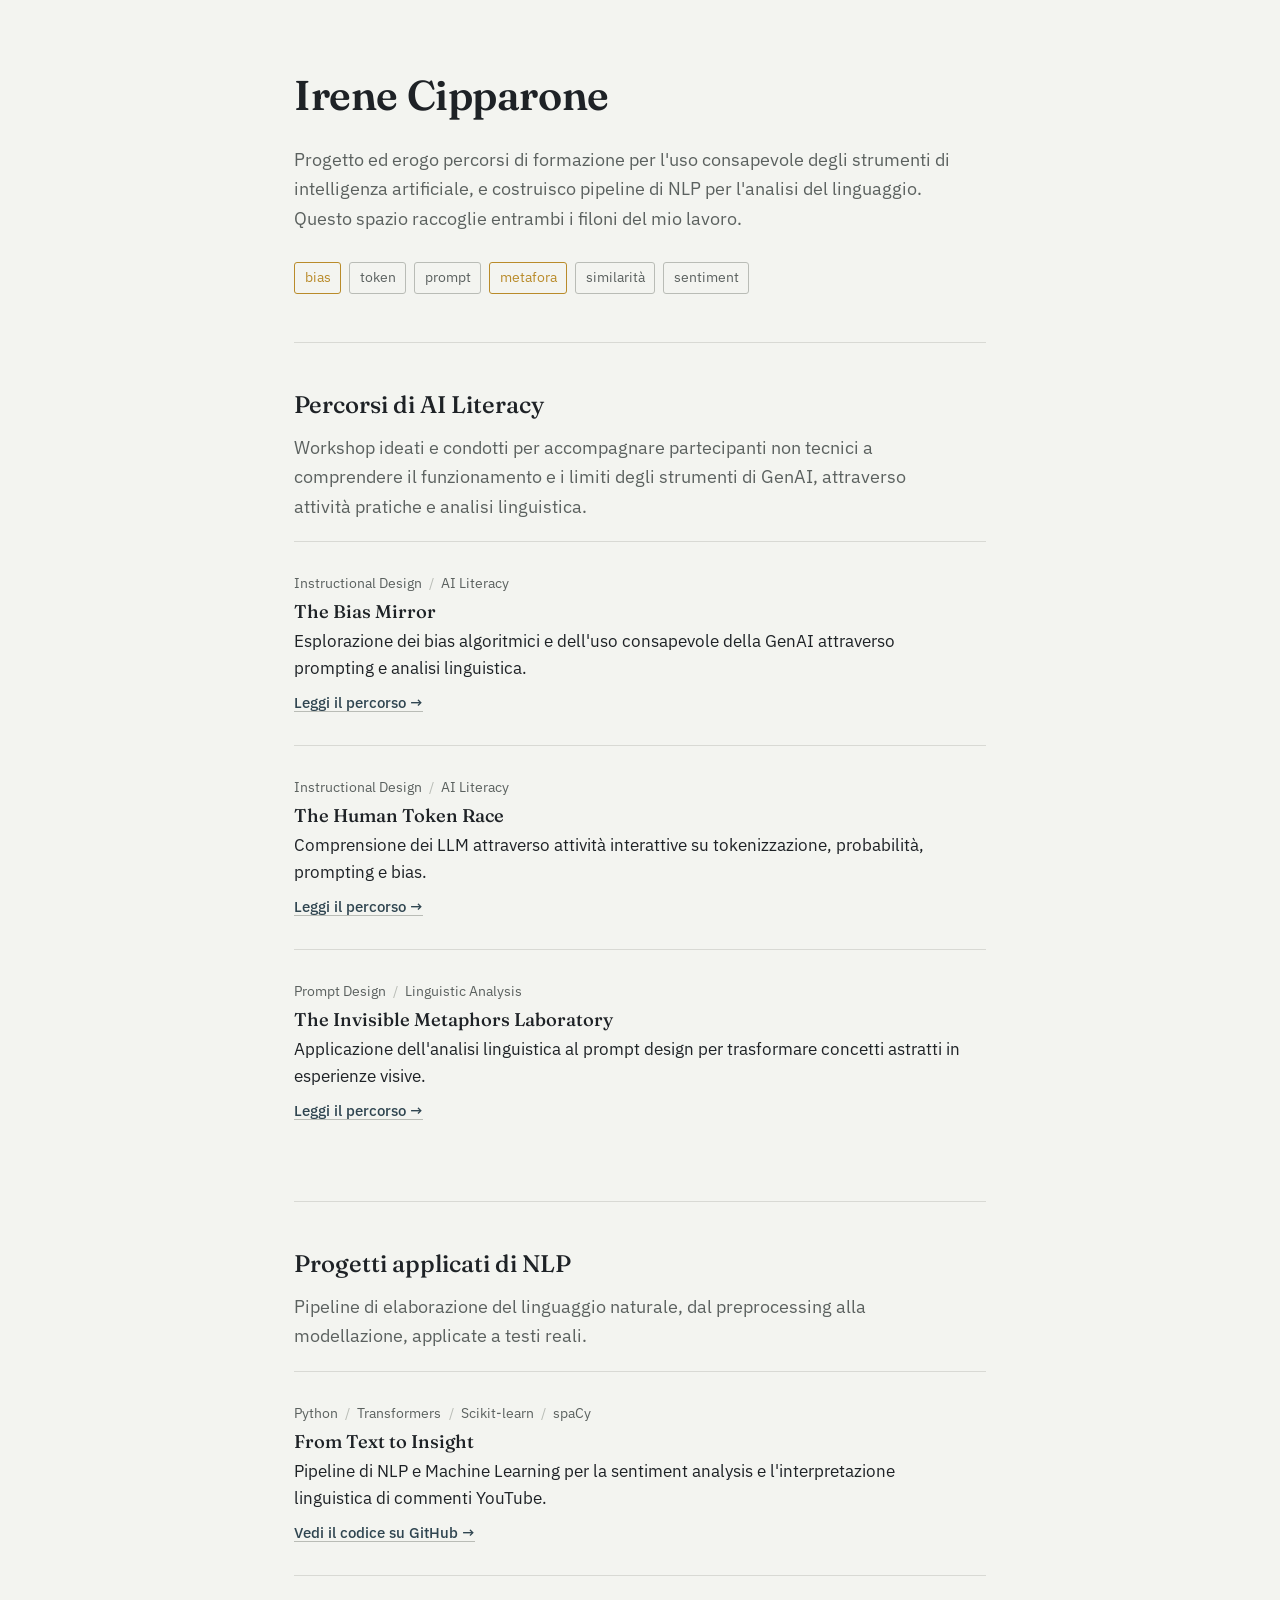
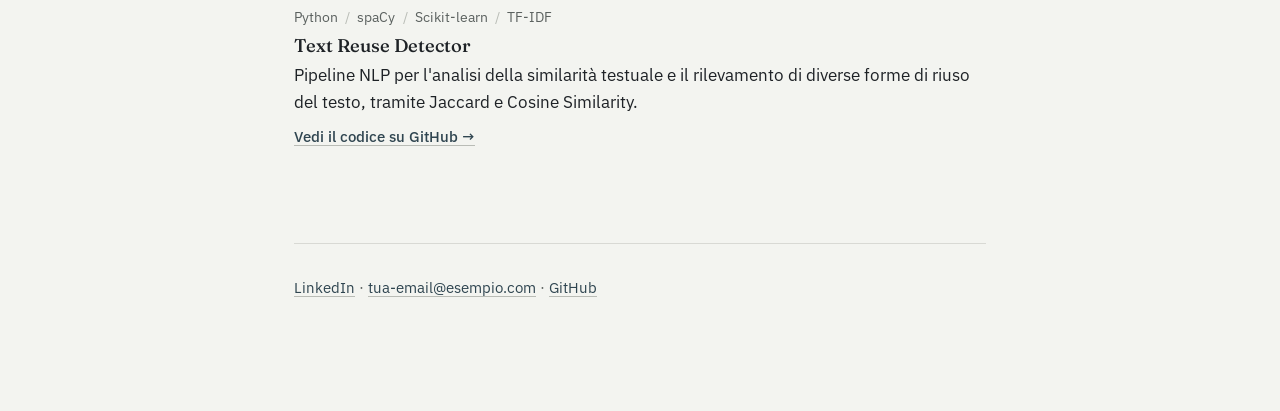
==== index.html @ 2b10417f "Create index.html" ====
<!DOCTYPE html>
<html lang="it">
<head>
<meta charset="UTF-8">
<meta name="viewport" content="width=device-width, initial-scale=1.0">
<title>Irene Cipparone — Portfolio</title>
<meta name="description" content="Percorsi di formazione sull'AI literacy e progetti applicati di NLP.">
<link rel="stylesheet" href="style.css">
</head>
<body>
<div class="wrap">

  <h1>Irene Cipparone</h1>
  <p class="lede">Progetto ed erogo percorsi di formazione per l'uso consapevole degli strumenti di intelligenza artificiale, e costruisco pipeline di NLP per l'analisi del linguaggio. Questo spazio raccoglie entrambi i filoni del mio lavoro.</p>

  <div class="tokens">
    <span class="token on">bias</span>
    <span class="token">token</span>
    <span class="token">prompt</span>
    <span class="token on">metafora</span>
    <span class="token">similarità</span>
    <span class="token">sentiment</span>
  </div>

  <hr class="rule">

  <h2>Percorsi di AI Literacy</h2>
  <p class="lede">Workshop ideati e condotti per accompagnare partecipanti non tecnici a comprendere il funzionamento e i limiti degli strumenti di GenAI, attraverso attività pratiche e analisi linguistica.</p>

  <div class="entry">
    <div class="meta"><span>Instructional Design</span><span>AI Literacy</span></div>
    <h3><a href="bias-mirror.html">The Bias Mirror</a></h3>
    <p>Esplorazione dei bias algoritmici e dell'uso consapevole della GenAI attraverso prompting e analisi linguistica.</p>
    <a class="go" href="bias-mirror.html">Leggi il percorso →</a>
  </div>

  <div class="entry">
    <div class="meta"><span>Instructional Design</span><span>AI Literacy</span></div>
    <h3><a href="human-token-race.html">The Human Token Race</a></h3>
    <p>Comprensione dei LLM attraverso attività interattive su tokenizzazione, probabilità, prompting e bias.</p>
    <a class="go" href="human-token-race.html">Leggi il percorso →</a>
  </div>

  <div class="entry">
    <div class="meta"><span>Prompt Design</span><span>Linguistic Analysis</span></div>
    <h3><a href="invisible-metaphors.html">The Invisible Metaphors Laboratory</a></h3>
    <p>Applicazione dell'analisi linguistica al prompt design per trasformare concetti astratti in esperienze visive.</p>
    <a class="go" href="invisible-metaphors.html">Leggi il percorso →</a>
  </div>

  <hr class="rule">

  <h2>Progetti applicati di NLP</h2>
  <p class="lede">Pipeline di elaborazione del linguaggio naturale, dal preprocessing alla modellazione, applicate a testi reali.</p>

  <div class="entry">
    <div class="meta"><span>Python</span><span>Transformers</span><span>Scikit-learn</span><span>spaCy</span></div>
    <h3><a href="https://github.com/IreneCipparone/From-Text-to-Insight" target="_blank" rel="noopener">From Text to Insight</a></h3>
    <p>Pipeline di NLP e Machine Learning per la sentiment analysis e l'interpretazione linguistica di commenti YouTube.</p>
    <a class="go" href="https://github.com/IreneCipparone/From-Text-to-Insight" target="_blank" rel="noopener">Vedi il codice su GitHub →</a>
  </div>

  <div class="entry">
    <div class="meta"><span>Python</span><span>spaCy</span><span>Scikit-learn</span><span>TF-IDF</span></div>
    <h3><a href="https://github.com/IreneCipparone/Text-Reuse-Detector" target="_blank" rel="noopener">Text Reuse Detector</a></h3>
    <p>Pipeline NLP per l'analisi della similarità testuale e il rilevamento di diverse forme di riuso del testo, tramite Jaccard e Cosine Similarity.</p>
    <a class="go" href="https://github.com/IreneCipparone/Text-Reuse-Detector" target="_blank" rel="noopener">Vedi il codice su GitHub →</a>
  </div>

  <!-- Quando aggiungi un nuovo progetto tecnico, copia uno dei blocchi .entry sopra e modifica testo e link -->

  <footer>
    <p><a href="https://www.linkedin.com/in/TUO-PROFILO" target="_blank" rel="noopener">LinkedIn</a> · <a href="mailto:tua-email@esempio.com">tua-email@esempio.com</a> · <a href="https://github.com/IreneCipparone" target="_blank" rel="noopener">GitHub</a></p>
  </footer>

</div>
</body>
</html>
---- style.css ----
@import url('https://fonts.googleapis.com/css2?family=Fraunces:opsz,wght@9..144,400;9..144,500;9..144,600&family=IBM+Plex+Sans:wght@400;500;600&display=swap');

:root {
  --paper: #f3f4f0;
  --ink: #1e2226;
  --ink-soft: #5b615f;
  --primary: #2f4550;
  --accent: #b98b2a;
  --line: #d8d9d4;
  --line-strong: #b9bcb6;
  --max-width: 740px;
}

* { box-sizing: border-box; }

html { scroll-behavior: smooth; }

body {
  margin: 0;
  background: var(--paper);
  color: var(--ink);
  font-family: 'IBM Plex Sans', -apple-system, Segoe UI, sans-serif;
  font-size: 17px;
  line-height: 1.6;
  -webkit-font-smoothing: antialiased;
}

.wrap {
  max-width: var(--max-width);
  margin: 0 auto;
  padding: 4.5rem 1.5rem 6rem;
}

h1, h2, h3 {
  font-family: 'Fraunces', Georgia, serif;
  font-weight: 500;
  line-height: 1.15;
  margin: 0 0 0.6em;
  color: var(--ink);
}

h1 { font-size: 2.6rem; font-weight: 600; letter-spacing: -0.01em; }
h2 { font-size: 1.5rem; margin-top: 3rem; }
h3 { font-size: 1.15rem; margin-bottom: 0.3em; }

p { margin: 0 0 1.1em; max-width: 68ch; }

a { color: var(--primary); text-decoration: underline; text-decoration-color: var(--line-strong); text-underline-offset: 3px; }
a:hover { text-decoration-color: var(--primary); }

.eyebrow-link {
  display: inline-block;
  font-size: 0.95rem;
  margin-bottom: 2.2rem;
  text-decoration: none;
  color: var(--ink-soft);
}
.eyebrow-link:hover { color: var(--primary); }

.lede {
  font-size: 1.15rem;
  color: var(--ink-soft);
  max-width: 60ch;
}

/* Token chip motif — used once as the page's signature, not scattered */
.tokens {
  display: flex;
  flex-wrap: wrap;
  gap: 0.5rem;
  margin: 1.8rem 0 2.4rem;
}
.token {
  font-family: 'IBM Plex Sans', sans-serif;
  font-size: 0.85rem;
  padding: 0.3em 0.7em;
  border: 1px solid var(--line-strong);
  border-radius: 3px;
  color: var(--ink-soft);
  background: transparent;
}
.token.on { border-color: var(--accent); color: var(--accent); }

hr.rule { border: none; border-top: 1px solid var(--line); margin: 3rem 0; }

/* Workshop / project entries on the index */
.entry {
  padding: 1.8rem 0;
  border-top: 1px solid var(--line);
}
.entry:last-child { border-bottom: 1px solid var(--line); }

.entry h3 a { color: var(--ink); text-decoration: none; }
.entry h3 a:hover { color: var(--primary); }

.entry .meta {
  font-size: 0.9rem;
  color: var(--ink-soft);
  margin-bottom: 0.5em;
}
.entry .meta span:not(:last-child)::after { content: "/"; margin: 0 0.5em; color: var(--line-strong); }

.entry p { margin-bottom: 0.4em; }

.entry .go {
  font-size: 0.92rem;
  font-weight: 500;
}

footer {
  margin-top: 4rem;
  padding-top: 2rem;
  border-top: 1px solid var(--line);
  font-size: 0.92rem;
  color: var(--ink-soft);
}

/* Detail page sections */
.section-block { margin-bottom: 2.6rem; }

.list-plain { padding-left: 1.2em; margin: 0 0 1.1em; }
.list-plain li { margin-bottom: 0.4em; }

.note {
  border-left: 2px solid var(--accent);
  padding: 0.2rem 0 0.2rem 1rem;
  color: var(--ink-soft);
  font-size: 0.95rem;
  margin: 1.6rem 0;
}

@media (max-width: 600px) {
  h1 { font-size: 2rem; }
  .wrap { padding: 3rem 1.25rem 4rem; }
}
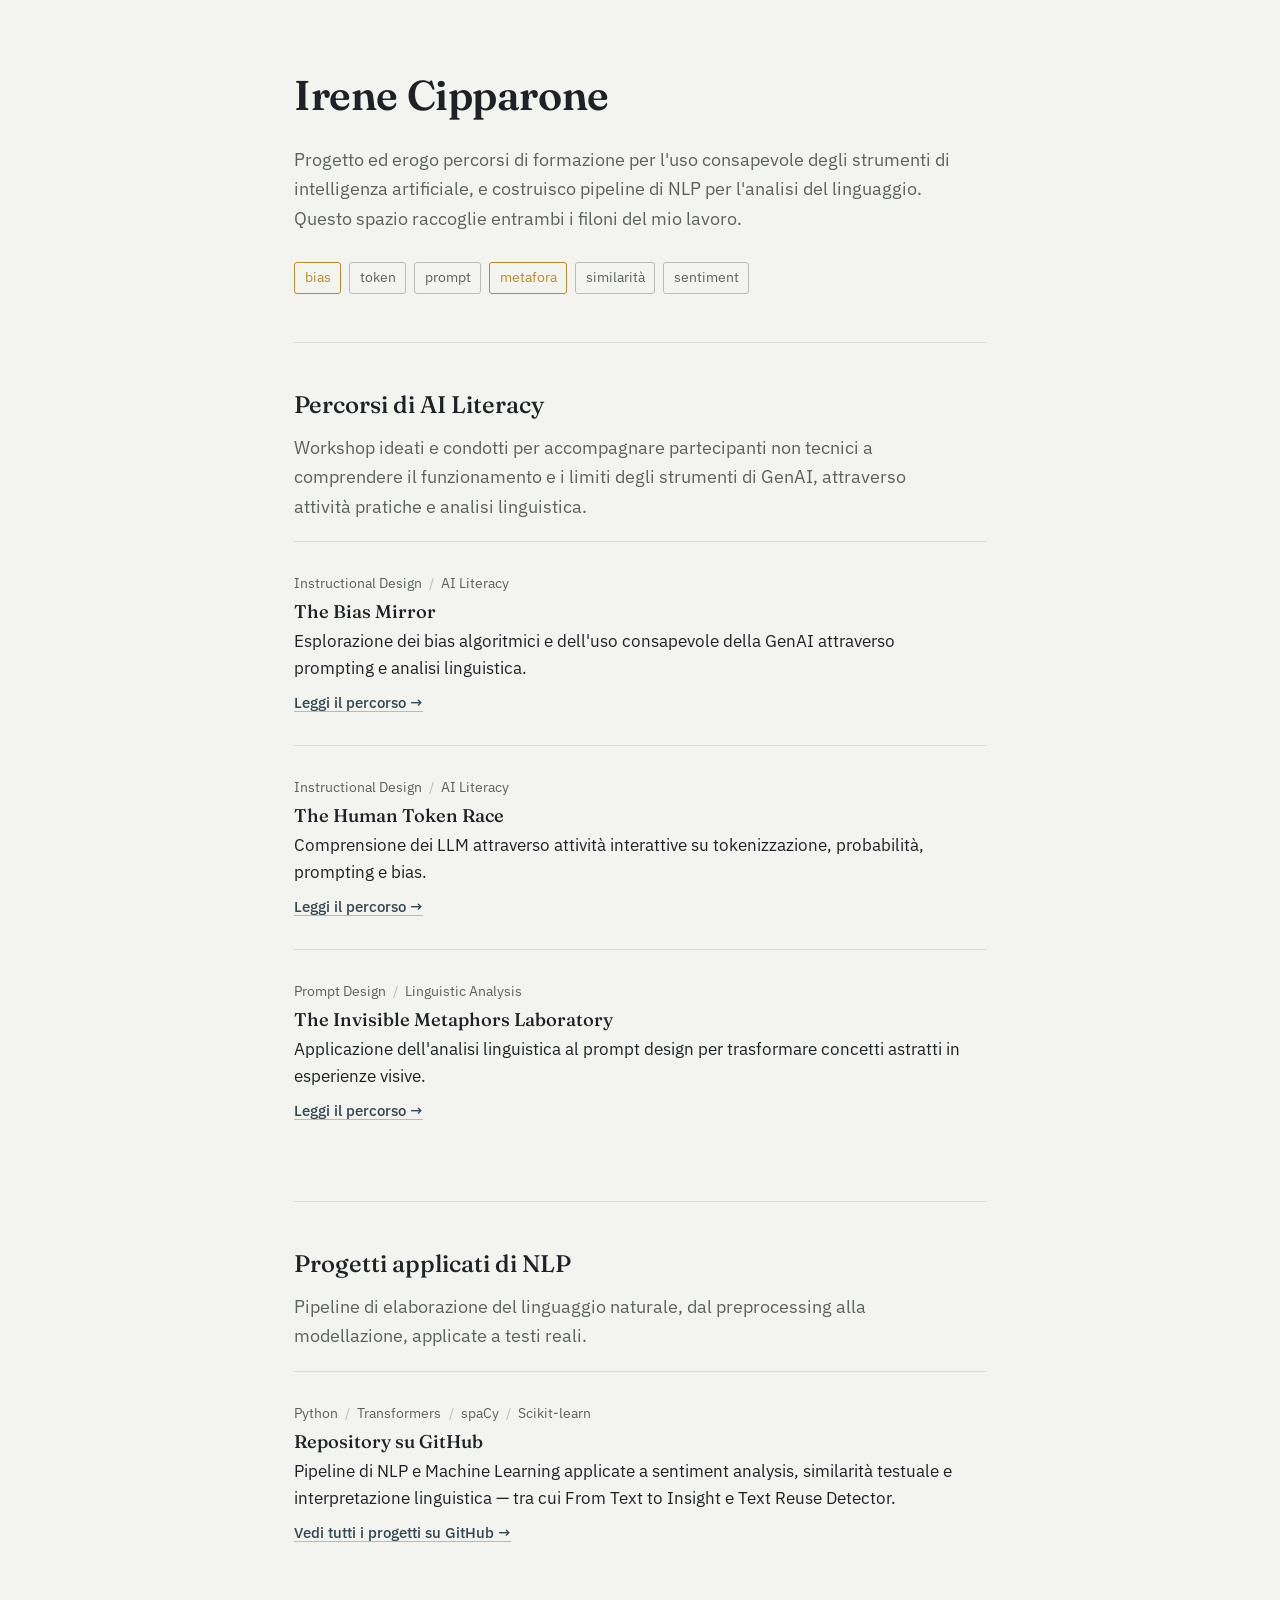
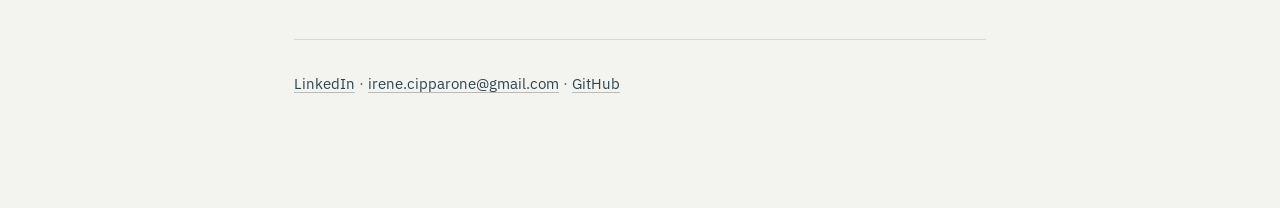
==== commit be377862: "Update index.html" ====
--- a/index.html
+++ b/index.html
@@ -54,23 +54,14 @@
   <p class="lede">Pipeline di elaborazione del linguaggio naturale, dal preprocessing alla modellazione, applicate a testi reali.</p>
 
   <div class="entry">
-    <div class="meta"><span>Python</span><span>Transformers</span><span>Scikit-learn</span><span>spaCy</span></div>
-    <h3><a href="https://github.com/IreneCipparone/From-Text-to-Insight" target="_blank" rel="noopener">From Text to Insight</a></h3>
-    <p>Pipeline di NLP e Machine Learning per la sentiment analysis e l'interpretazione linguistica di commenti YouTube.</p>
-    <a class="go" href="https://github.com/IreneCipparone/From-Text-to-Insight" target="_blank" rel="noopener">Vedi il codice su GitHub →</a>
+    <div class="meta"><span>Python</span><span>Transformers</span><span>spaCy</span><span>Scikit-learn</span></div>
+    <h3><a href="https://github.com/IreneCipparone" target="_blank" rel="noopener">Repository su GitHub</a></h3>
+    <p>Pipeline di NLP e Machine Learning applicate a sentiment analysis, similarità testuale e interpretazione linguistica — tra cui From Text to Insight e Text Reuse Detector.</p>
+    <a class="go" href="https://github.com/IreneCipparone" target="_blank" rel="noopener">Vedi tutti i progetti su GitHub →</a>
   </div>
 
-  <div class="entry">
-    <div class="meta"><span>Python</span><span>spaCy</span><span>Scikit-learn</span><span>TF-IDF</span></div>
-    <h3><a href="https://github.com/IreneCipparone/Text-Reuse-Detector" target="_blank" rel="noopener">Text Reuse Detector</a></h3>
-    <p>Pipeline NLP per l'analisi della similarità testuale e il rilevamento di diverse forme di riuso del testo, tramite Jaccard e Cosine Similarity.</p>
-    <a class="go" href="https://github.com/IreneCipparone/Text-Reuse-Detector" target="_blank" rel="noopener">Vedi il codice su GitHub →</a>
-  </div>
-
-  <!-- Quando aggiungi un nuovo progetto tecnico, copia uno dei blocchi .entry sopra e modifica testo e link -->
-
   <footer>
-    <p><a href="https://www.linkedin.com/in/TUO-PROFILO" target="_blank" rel="noopener">LinkedIn</a> · <a href="mailto:tua-email@esempio.com">tua-email@esempio.com</a> · <a href="https://github.com/IreneCipparone" target="_blank" rel="noopener">GitHub</a></p>
+    <p><a href="https://www.linkedin.com/in/irene-cipparone" target="_blank" rel="noopener">LinkedIn</a> · <a href="mailto:irene.cipparone@gmail.com">irene.cipparone@gmail.com</a> · <a href="https://github.com/IreneCipparone" target="_blank" rel="noopener">GitHub</a></p>
   </footer>
 
 </div>
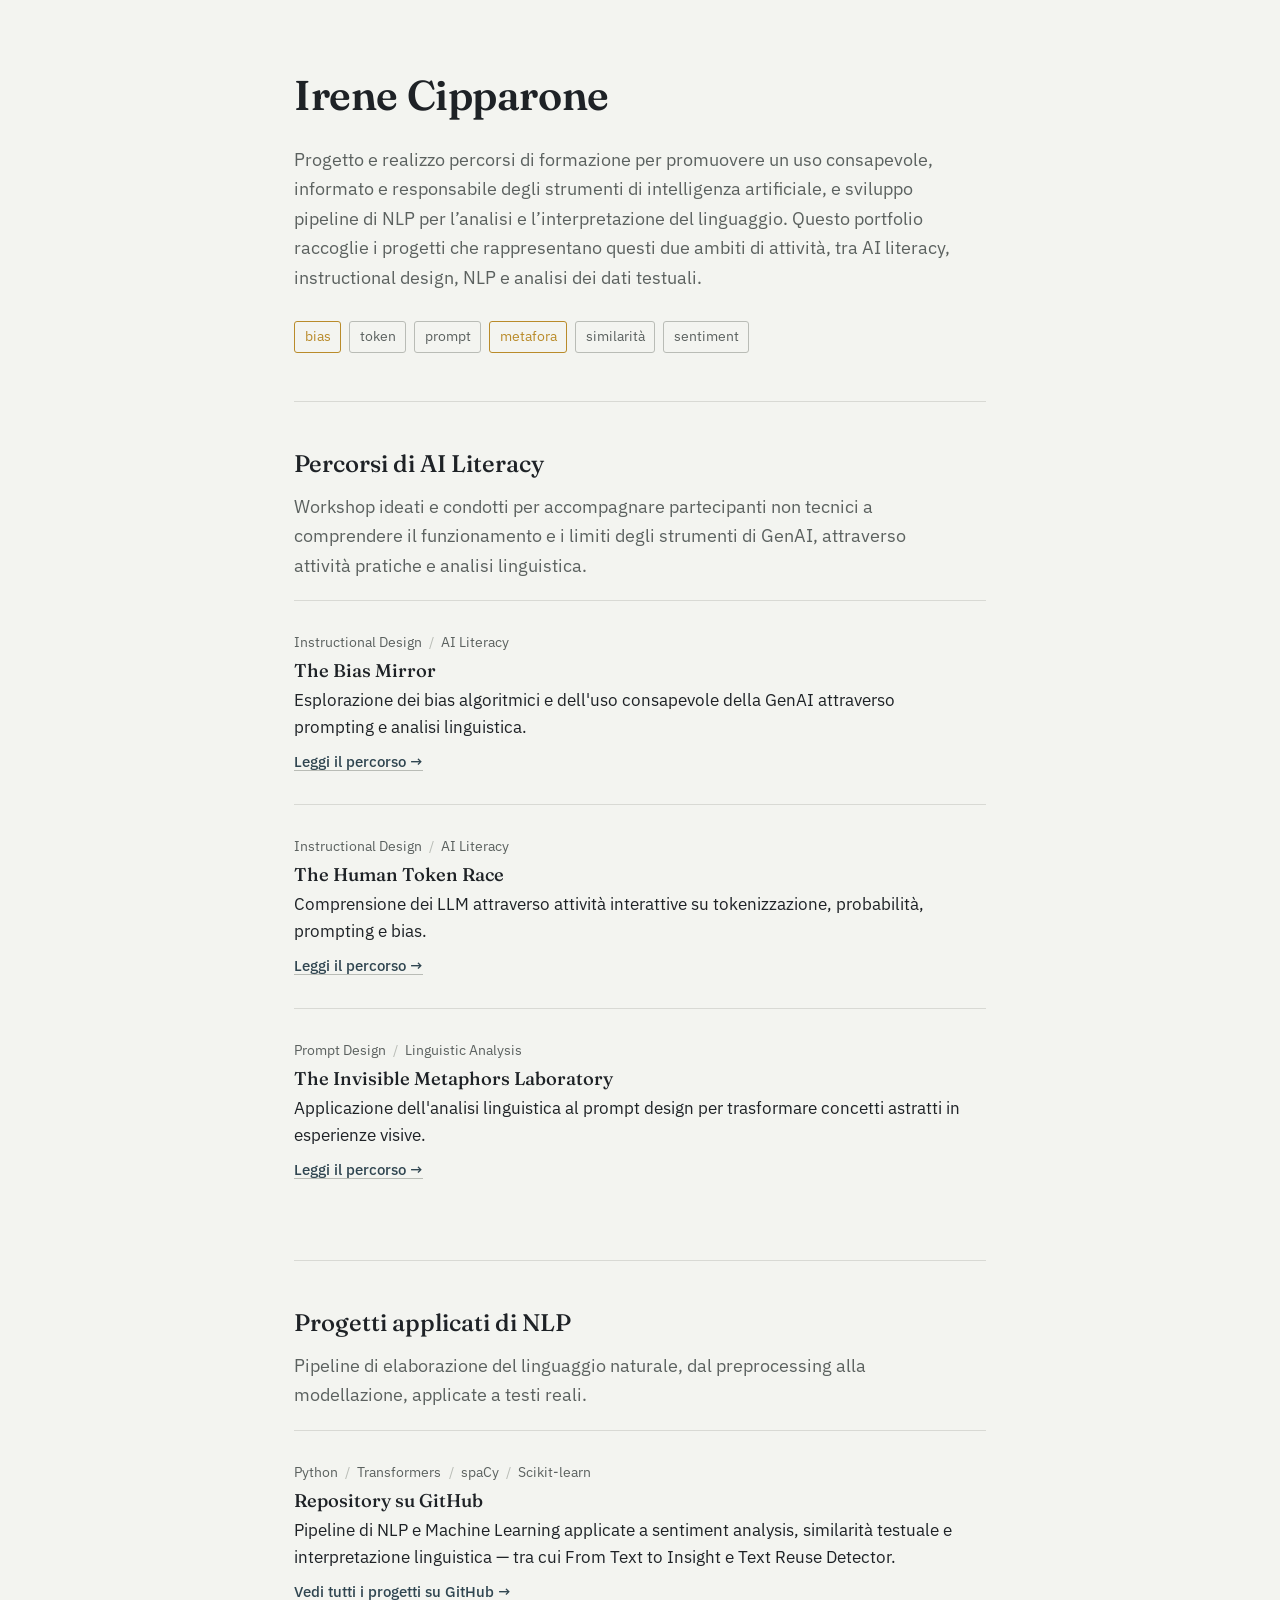
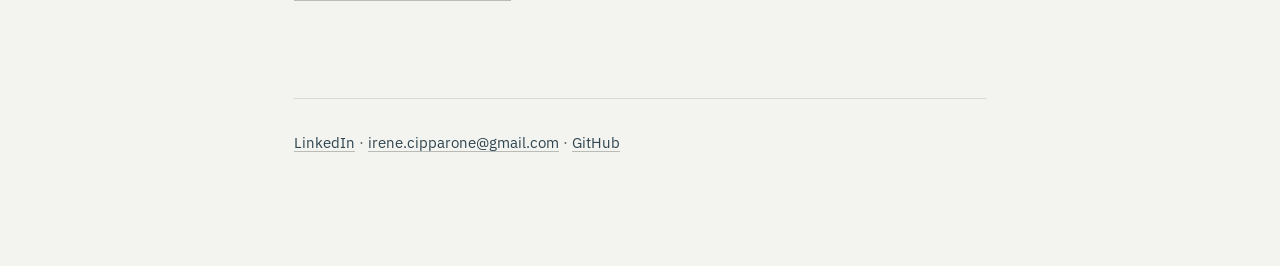
==== commit 478d079e: "Update index.html" ====
--- a/index.html
+++ b/index.html
@@ -11,7 +11,7 @@
 <div class="wrap">
 
   <h1>Irene Cipparone</h1>
-  <p class="lede">Progetto ed erogo percorsi di formazione per l'uso consapevole degli strumenti di intelligenza artificiale, e costruisco pipeline di NLP per l'analisi del linguaggio. Questo spazio raccoglie entrambi i filoni del mio lavoro.</p>
+  <p class="lede">Progetto e realizzo percorsi di formazione per promuovere un uso consapevole, informato e responsabile degli strumenti di intelligenza artificiale, e sviluppo pipeline di NLP per l’analisi e l’interpretazione del linguaggio. Questo portfolio raccoglie i progetti che rappresentano questi due ambiti di attività, tra AI literacy, instructional design, NLP e analisi dei dati testuali.</p>
 
   <div class="tokens">
     <span class="token on">bias</span>
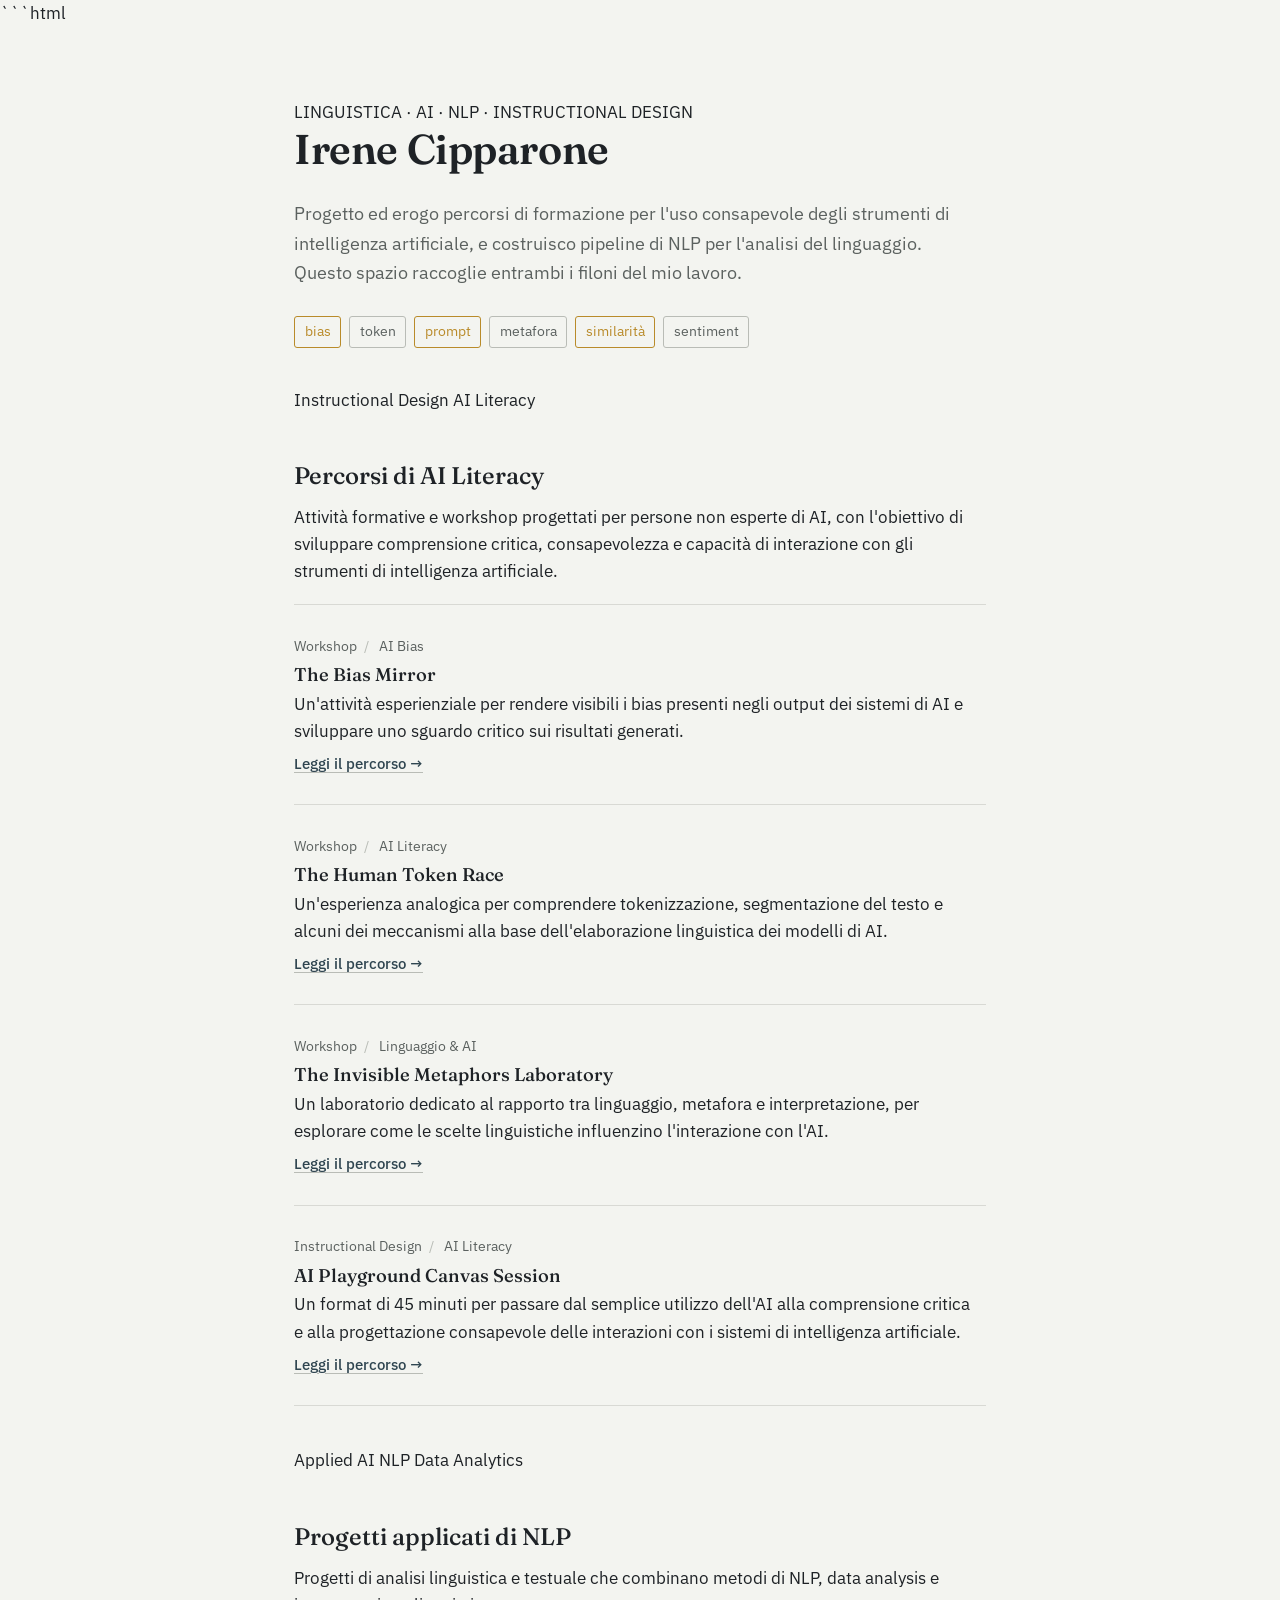
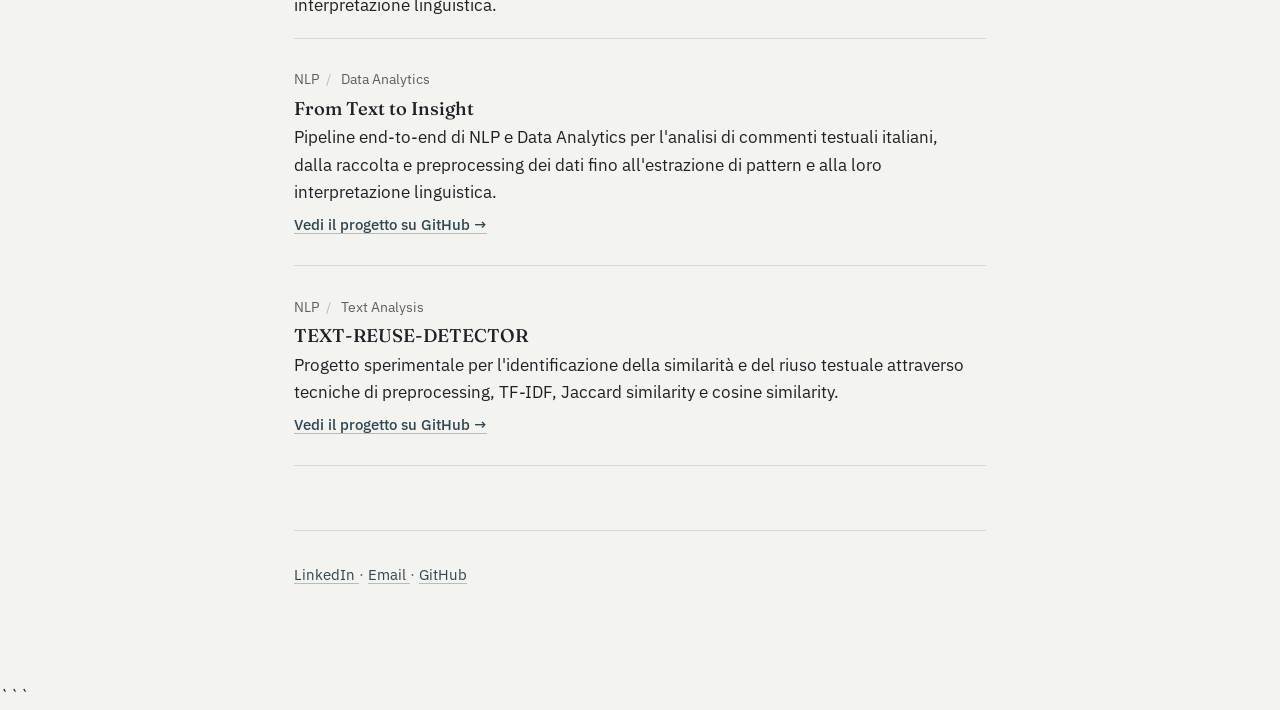
==== commit d446aad7: "Update index.html" ====
--- a/index.html
+++ b/index.html
@@ -1,69 +1,300 @@
+```html
 <!DOCTYPE html>
 <html lang="it">
 <head>
-<meta charset="UTF-8">
-<meta name="viewport" content="width=device-width, initial-scale=1.0">
-<title>Irene Cipparone — Portfolio</title>
-<meta name="description" content="Percorsi di formazione sull'AI literacy e progetti applicati di NLP.">
-<link rel="stylesheet" href="style.css">
+  <meta charset="UTF-8">
+  <meta name="viewport" content="width=device-width, initial-scale=1.0">
+
+  <title>Irene Cipparone — Linguistica, AI & NLP</title>
+
+  <link rel="stylesheet" href="style.css">
 </head>
+
 <body>
-<div class="wrap">
-
-  <h1>Irene Cipparone</h1>
-  <p class="lede">Progetto e realizzo percorsi di formazione per promuovere un uso consapevole, informato e responsabile degli strumenti di intelligenza artificiale, e sviluppo pipeline di NLP per l’analisi e l’interpretazione del linguaggio. Questo portfolio raccoglie i progetti che rappresentano questi due ambiti di attività, tra AI literacy, instructional design, NLP e analisi dei dati testuali.</p>
-
-  <div class="tokens">
-    <span class="token on">bias</span>
-    <span class="token">token</span>
-    <span class="token">prompt</span>
-    <span class="token on">metafora</span>
-    <span class="token">similarità</span>
-    <span class="token">sentiment</span>
+
+  <div class="wrap">
+
+    <!-- HEADER -->
+
+    <header>
+
+      <div class="eyebrow">
+        LINGUISTICA · AI · NLP · INSTRUCTIONAL DESIGN
+      </div>
+
+      <h1>Irene Cipparone</h1>
+
+      <p class="lede">
+        Progetto ed erogo percorsi di formazione per l'uso consapevole
+        degli strumenti di intelligenza artificiale, e costruisco pipeline
+        di NLP per l'analisi del linguaggio. Questo spazio raccoglie
+        entrambi i filoni del mio lavoro.
+      </p>
+
+      <div class="tokens">
+        <span class="token on">bias</span>
+        <span class="token">token</span>
+        <span class="token on">prompt</span>
+        <span class="token">metafora</span>
+        <span class="token on">similarità</span>
+        <span class="token">sentiment</span>
+      </div>
+
+    </header>
+
+
+    <!-- AI LITERACY -->
+
+    <section class="section-block">
+
+      <div class="meta">
+        <span>Instructional Design</span>
+        <span>AI Literacy</span>
+      </div>
+
+      <h2>Percorsi di AI Literacy</h2>
+
+      <p>
+        Attività formative e workshop progettati per persone non esperte
+        di AI, con l'obiettivo di sviluppare comprensione critica,
+        consapevolezza e capacità di interazione con gli strumenti
+        di intelligenza artificiale.
+      </p>
+
+
+      <!-- THE BIAS MIRROR -->
+
+      <div class="entry">
+
+        <div class="meta">
+          <span>Workshop</span>
+          <span>AI Bias</span>
+        </div>
+
+        <h3>
+          <a href="bias-mirror.html">
+            The Bias Mirror
+          </a>
+        </h3>
+
+        <p>
+          Un'attività esperienziale per rendere visibili i bias
+          presenti negli output dei sistemi di AI e sviluppare
+          uno sguardo critico sui risultati generati.
+        </p>
+
+        <a class="go" href="bias-mirror.html">
+          Leggi il percorso →
+        </a>
+
+      </div>
+
+
+      <!-- THE HUMAN TOKEN RACE -->
+
+      <div class="entry">
+
+        <div class="meta">
+          <span>Workshop</span>
+          <span>AI Literacy</span>
+        </div>
+
+        <h3>
+          <a href="human-token-race.html">
+            The Human Token Race
+          </a>
+        </h3>
+
+        <p>
+          Un'esperienza analogica per comprendere tokenizzazione,
+          segmentazione del testo e alcuni dei meccanismi alla base
+          dell'elaborazione linguistica dei modelli di AI.
+        </p>
+
+        <a class="go" href="human-token-race.html">
+          Leggi il percorso →
+        </a>
+
+      </div>
+
+
+      <!-- THE INVISIBLE METAPHORS LABORATORY -->
+
+      <div class="entry">
+
+        <div class="meta">
+          <span>Workshop</span>
+          <span>Linguaggio & AI</span>
+        </div>
+
+        <h3>
+          <a href="invisible-metaphors.html">
+            The Invisible Metaphors Laboratory
+          </a>
+        </h3>
+
+        <p>
+          Un laboratorio dedicato al rapporto tra linguaggio,
+          metafora e interpretazione, per esplorare come le scelte
+          linguistiche influenzino l'interazione con l'AI.
+        </p>
+
+        <a class="go" href="invisible-metaphors.html">
+          Leggi il percorso →
+        </a>
+
+      </div>
+
+
+      <!-- AI PLAYGROUND CANVAS SESSION -->
+
+      <div class="entry">
+
+        <div class="meta">
+          <span>Instructional Design</span>
+          <span>AI Literacy</span>
+        </div>
+
+        <h3>
+          <a href="ai-playground-canvas-session.html">
+            AI Playground Canvas Session
+          </a>
+        </h3>
+
+        <p>
+          Un format di 45 minuti per passare dal semplice utilizzo
+          dell'AI alla comprensione critica e alla progettazione
+          consapevole delle interazioni con i sistemi di intelligenza
+          artificiale.
+        </p>
+
+        <a class="go" href="ai-playground-canvas-session.html">
+          Leggi il percorso →
+        </a>
+
+      </div>
+
+    </section>
+
+
+    <!-- APPLIED NLP -->
+
+    <section class="section-block">
+
+      <div class="meta">
+        <span>Applied AI</span>
+        <span>NLP</span>
+        <span>Data Analytics</span>
+      </div>
+
+      <h2>Progetti applicati di NLP</h2>
+
+      <p>
+        Progetti di analisi linguistica e testuale che combinano
+        metodi di NLP, data analysis e interpretazione linguistica.
+      </p>
+
+
+      <!-- FROM TEXT TO INSIGHT -->
+
+      <div class="entry">
+
+        <div class="meta">
+          <span>NLP</span>
+          <span>Data Analytics</span>
+        </div>
+
+        <h3>
+          From Text to Insight
+        </h3>
+
+        <p>
+          Pipeline end-to-end di NLP e Data Analytics per l'analisi
+          di commenti testuali italiani, dalla raccolta e
+          preprocessing dei dati fino all'estrazione di pattern
+          e alla loro interpretazione linguistica.
+        </p>
+
+        <a
+          class="go"
+          href="https://github.com/IreneCipparone"
+          target="_blank"
+          rel="noopener"
+        >
+          Vedi il progetto su GitHub →
+        </a>
+
+      </div>
+
+
+      <!-- TEXT REUSE DETECTOR -->
+
+      <div class="entry">
+
+        <div class="meta">
+          <span>NLP</span>
+          <span>Text Analysis</span>
+        </div>
+
+        <h3>
+          TEXT-REUSE-DETECTOR
+        </h3>
+
+        <p>
+          Progetto sperimentale per l'identificazione della
+          similarità e del riuso testuale attraverso tecniche
+          di preprocessing, TF-IDF, Jaccard similarity e cosine
+          similarity.
+        </p>
+
+        <a
+          class="go"
+          href="https://github.com/IreneCipparone"
+          target="_blank"
+          rel="noopener"
+        >
+          Vedi il progetto su GitHub →
+        </a>
+
+      </div>
+
+    </section>
+
+
+    <!-- FOOTER -->
+
+    <div class="rule"></div>
+
+    <footer>
+
+      <a
+        href="https://www.linkedin.com/"
+        target="_blank"
+        rel="noopener"
+      >
+        LinkedIn
+      </a>
+
+      <span>·</span>
+
+      <a href="mailto:">
+        Email
+      </a>
+
+      <span>·</span>
+
+      <a
+        href="https://github.com/IreneCipparone"
+        target="_blank"
+        rel="noopener"
+      >
+        GitHub
+      </a>
+
+    </footer>
+
   </div>
 
-  <hr class="rule">
-
-  <h2>Percorsi di AI Literacy</h2>
-  <p class="lede">Workshop ideati e condotti per accompagnare partecipanti non tecnici a comprendere il funzionamento e i limiti degli strumenti di GenAI, attraverso attività pratiche e analisi linguistica.</p>
-
-  <div class="entry">
-    <div class="meta"><span>Instructional Design</span><span>AI Literacy</span></div>
-    <h3><a href="bias-mirror.html">The Bias Mirror</a></h3>
-    <p>Esplorazione dei bias algoritmici e dell'uso consapevole della GenAI attraverso prompting e analisi linguistica.</p>
-    <a class="go" href="bias-mirror.html">Leggi il percorso →</a>
-  </div>
-
-  <div class="entry">
-    <div class="meta"><span>Instructional Design</span><span>AI Literacy</span></div>
-    <h3><a href="human-token-race.html">The Human Token Race</a></h3>
-    <p>Comprensione dei LLM attraverso attività interattive su tokenizzazione, probabilità, prompting e bias.</p>
-    <a class="go" href="human-token-race.html">Leggi il percorso →</a>
-  </div>
-
-  <div class="entry">
-    <div class="meta"><span>Prompt Design</span><span>Linguistic Analysis</span></div>
-    <h3><a href="invisible-metaphors.html">The Invisible Metaphors Laboratory</a></h3>
-    <p>Applicazione dell'analisi linguistica al prompt design per trasformare concetti astratti in esperienze visive.</p>
-    <a class="go" href="invisible-metaphors.html">Leggi il percorso →</a>
-  </div>
-
-  <hr class="rule">
-
-  <h2>Progetti applicati di NLP</h2>
-  <p class="lede">Pipeline di elaborazione del linguaggio naturale, dal preprocessing alla modellazione, applicate a testi reali.</p>
-
-  <div class="entry">
-    <div class="meta"><span>Python</span><span>Transformers</span><span>spaCy</span><span>Scikit-learn</span></div>
-    <h3><a href="https://github.com/IreneCipparone" target="_blank" rel="noopener">Repository su GitHub</a></h3>
-    <p>Pipeline di NLP e Machine Learning applicate a sentiment analysis, similarità testuale e interpretazione linguistica — tra cui From Text to Insight e Text Reuse Detector.</p>
-    <a class="go" href="https://github.com/IreneCipparone" target="_blank" rel="noopener">Vedi tutti i progetti su GitHub →</a>
-  </div>
-
-  <footer>
-    <p><a href="https://www.linkedin.com/in/irene-cipparone" target="_blank" rel="noopener">LinkedIn</a> · <a href="mailto:irene.cipparone@gmail.com">irene.cipparone@gmail.com</a> · <a href="https://github.com/IreneCipparone" target="_blank" rel="noopener">GitHub</a></p>
-  </footer>
-
-</div>
 </body>
 </html>
+```
